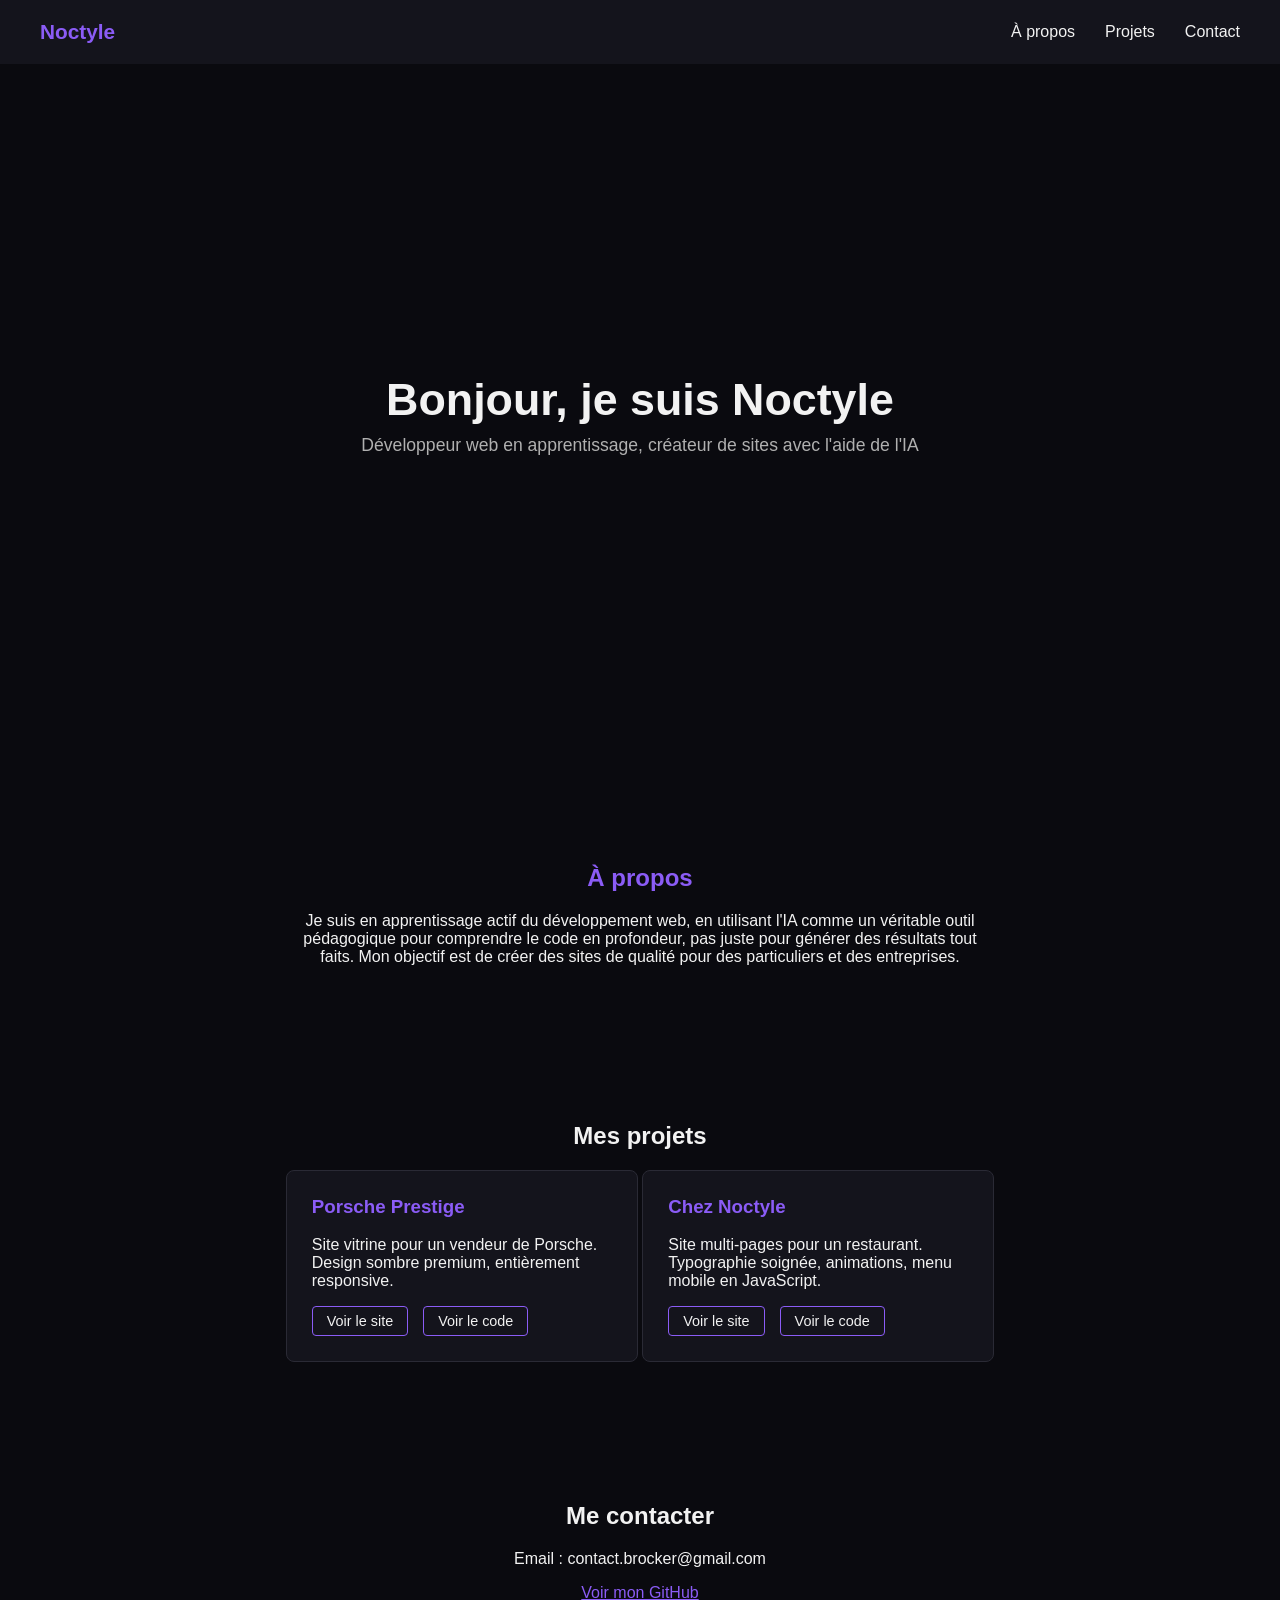
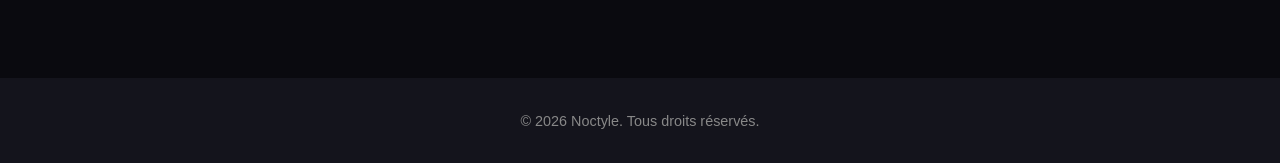
==== index.html @ 74908b3b "Ajout du projet Chez Noctyle" ====
<!DOCTYPE html>
<html lang="fr">
<head>
  <meta charset="UTF-8">
  <meta name="viewport" content="width=device-width, initial-scale=1.0">
  <title>Mon Portfolio</title>
  <link rel="stylesheet" href="style.css">
</head>
<body>

  <!-- Barre de navigation -->
  <nav>
    <div class="logo">Noctyle
    </div>
    <ul class="liens-nav">
      <li><a href="#a-propos">À propos</a></li>
      <li><a href="#projets">Projets</a></li>
      <li><a href="#contact">Contact</a></li>
    </ul>
  </nav>

  <!-- Section Hero -->
  <section class="hero">
    <h1>Bonjour, je suis Noctyle</h1>
    <p>Développeur web en apprentissage, créateur de sites avec l'aide de l'IA</p>
  </section>

  <!-- Section À propos -->
  <section class="a-propos" id="a-propos">
    <h2>À propos</h2>
    <p>Je suis en apprentissage actif du développement web, en utilisant l'IA comme un véritable outil pédagogique pour comprendre le code en profondeur, pas juste pour générer des résultats tout faits. Mon objectif est de créer des sites de qualité pour des particuliers et des entreprises.</p>
  </section>

  <!-- Section Projets -->
  <section class="projets" id="projets">
    <h2>Mes projets</h2>

    <div class="carte-projet">
      <h3>Porsche Prestige</h3>
      <p>Site vitrine pour un vendeur de Porsche. Design sombre premium, entièrement responsive.</p>
      <div class="liens-projet">
        <a href="https://n0ctyle.github.io/porsche-vitrine/" target="_blank">Voir le site</a>
        <a href="https://github.com/N0ctyle/porsche-vitrine" target="_blank">Voir le code</a>
      </div>
    </div>

        <div class="carte-projet">
      <h3>Chez Noctyle</h3>
      <p>Site multi-pages pour un restaurant. Typographie soignée, animations, menu mobile en JavaScript.</p>
      <div class="liens-projet">
        <a href="https://n0ctyle.github.io/chez-noctyle/" target="_blank">Voir le site</a>
        <a href="https://github.com/N0ctyle/chez-noctyle" target="_blank">Voir le code</a>
      </div>
    </div>
  </section>

  <!-- Section Contact -->
  <section class="contact" id="contact">
    <h2>Me contacter</h2>
    <p>Email : contact.brocker@gmail.com</p>
    <p><a href="https://github.com" target="_blank">Voir mon GitHub</a></p>
  </section>

  <!-- Footer -->
  <footer>
    <p>&copy; 2026 Noctyle. Tous droits réservés.</p>
  </footer>

</body>
</html>
---- style.css ----
/* Style général */
body {
  margin: 0;
  font-family: Arial, sans-serif;
  background-color: #0a0a0f;
  color: #f2f2f2;
}

/* Barre de navigation */
nav {
  display: flex;
  justify-content: space-between;
  align-items: center;
  padding: 20px 40px;
  background-color: #14141c;
  position: sticky;
  top: 0;
}

.logo {
  font-weight: bold;
  font-size: 1.3rem;
  color: #8b5cf6;
}

.liens-nav {
  list-style: none;
  display: flex;
  gap: 30px;
  margin: 0;
  padding: 0;
}

.liens-nav a {
  color: #f2f2f2;
  text-decoration: none;
}

.liens-nav a:hover {
  color: #8b5cf6;
}

/* Section Hero */
.hero {
  height: 80vh;
  display: flex;
  flex-direction: column;
  justify-content: center;
  align-items: center;
  text-align: center;
}

.hero h1 {
  font-size: 2.8rem;
  margin: 0;
}

.hero p {
  font-size: 1.1rem;
  color: #b0b0b0;
  margin-top: 10px;
}

/* Section À propos */
.a-propos {
  padding: 60px 40px;
  max-width: 700px;
  margin: 0 auto;
  text-align: center;
}

.a-propos h2 {
  color: #8b5cf6;
}

/* Section Projets */
.projets {
  padding: 60px 40px;
  text-align: center;
}

.carte-projet {
  display: inline-block;
  width: 300px;
  padding: 25px;
  background-color: #14141c;
  border-radius: 8px;
  border: 1px solid #2a2a35;
  vertical-align: top;
  text-align: left;
}

.carte-projet h3 {
  color: #8b5cf6;
  margin-top: 0;
}

.liens-projet {
  margin-top: 15px;
  display: flex;
  gap: 15px;
}

.liens-projet a {
  color: #f2f2f2;
  text-decoration: none;
  border: 1px solid #8b5cf6;
  padding: 6px 14px;
  border-radius: 4px;
  font-size: 0.9rem;
}

.liens-projet a:hover {
  background-color: #8b5cf6;
}

/* Section Contact */
.contact {
  padding: 60px 40px;
  text-align: center;
}

.contact a {
  color: #8b5cf6;
}

/* Footer */
footer {
  text-align: center;
  padding: 20px;
  background-color: #14141c;
  color: #888888;
  font-size: 0.9rem;
}
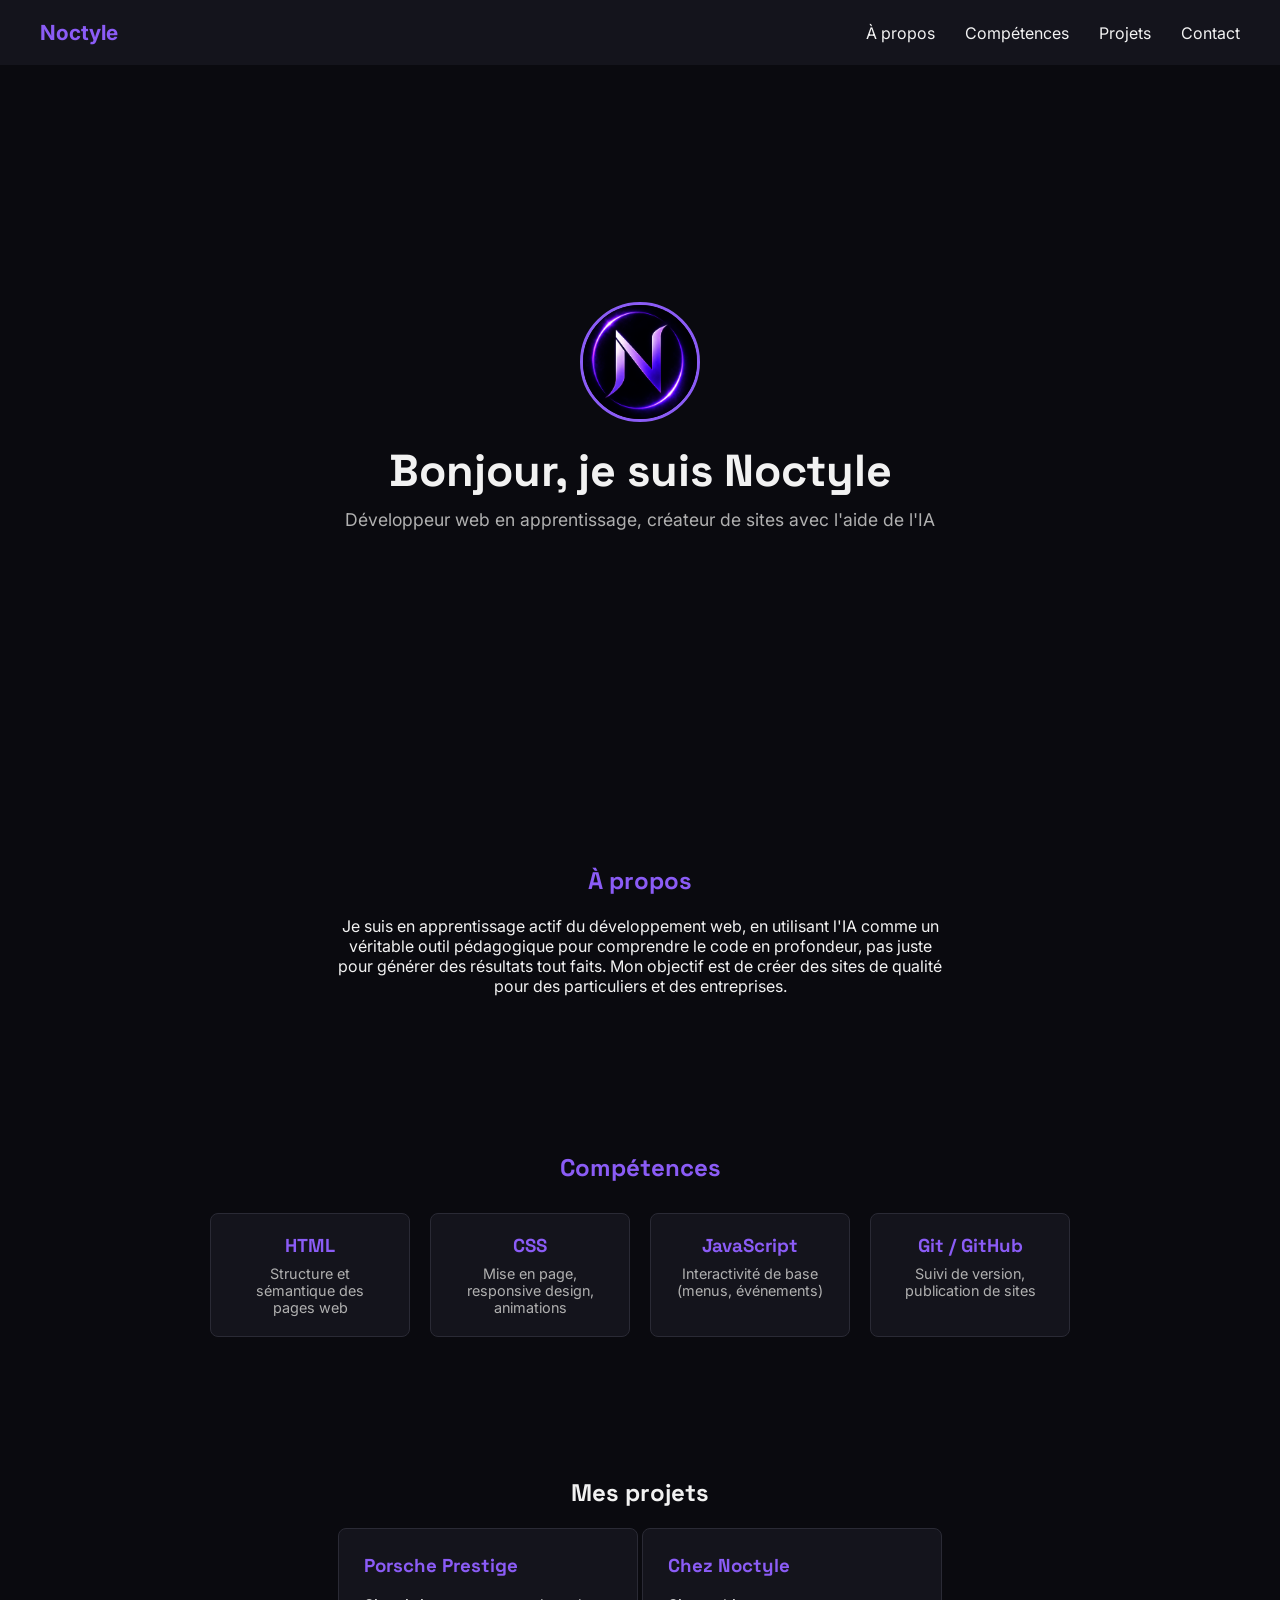
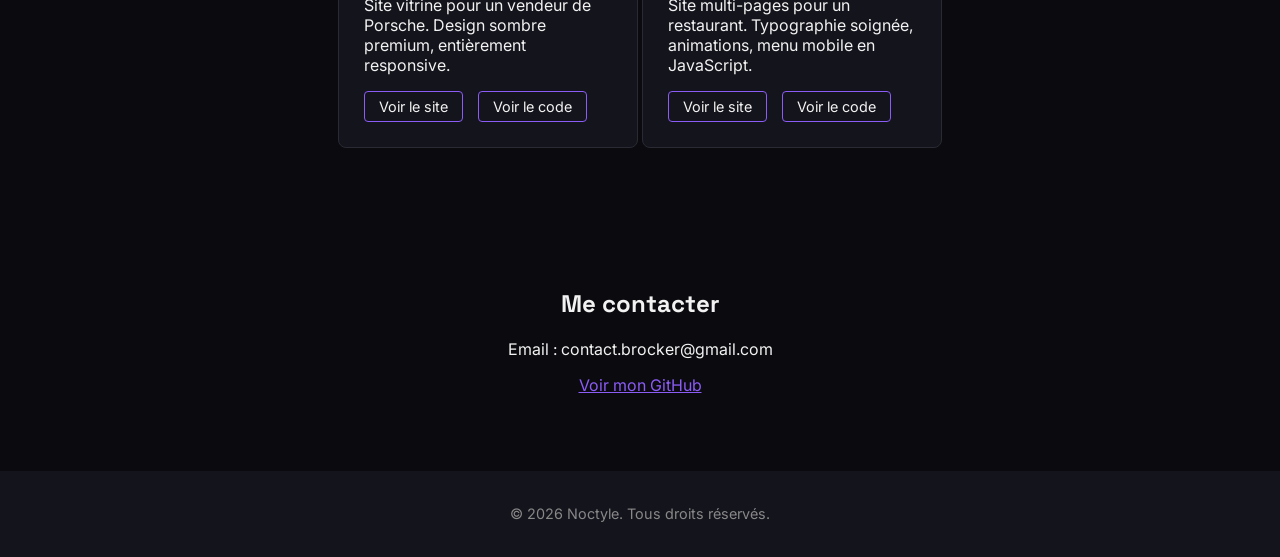
==== commit 05c9f37f: "Ajout avatar personnalisé" ====
--- a/index.html
+++ b/index.html
@@ -4,16 +4,18 @@
   <meta charset="UTF-8">
   <meta name="viewport" content="width=device-width, initial-scale=1.0">
   <title>Mon Portfolio</title>
+  <link rel="preconnect" href="https://fonts.googleapis.com">
+  <link href="https://fonts.googleapis.com/css2?family=Space+Grotesk:wght@500;700&family=Inter:wght@300;400&display=swap" rel="stylesheet">
   <link rel="stylesheet" href="style.css">
 </head>
 <body>
 
   <!-- Barre de navigation -->
   <nav>
-    <div class="logo">Noctyle
-    </div>
+    <div class="logo">Noctyle</div>
     <ul class="liens-nav">
       <li><a href="#a-propos">À propos</a></li>
+      <li><a href="#competences">Compétences</a></li>
       <li><a href="#projets">Projets</a></li>
       <li><a href="#contact">Contact</a></li>
     </ul>
@@ -21,6 +23,7 @@
 
   <!-- Section Hero -->
   <section class="hero">
+    <img src="images/avatar.png" alt="Avatar Noctyle" class="avatar">
     <h1>Bonjour, je suis Noctyle</h1>
     <p>Développeur web en apprentissage, créateur de sites avec l'aide de l'IA</p>
   </section>
@@ -29,6 +32,29 @@
   <section class="a-propos" id="a-propos">
     <h2>À propos</h2>
     <p>Je suis en apprentissage actif du développement web, en utilisant l'IA comme un véritable outil pédagogique pour comprendre le code en profondeur, pas juste pour générer des résultats tout faits. Mon objectif est de créer des sites de qualité pour des particuliers et des entreprises.</p>
+  </section>
+
+  <!-- Section Compétences -->
+  <section class="competences" id="competences">
+    <h2>Compétences</h2>
+    <div class="grille-competences">
+      <div class="carte-competence">
+        <h3>HTML</h3>
+        <p>Structure et sémantique des pages web</p>
+      </div>
+      <div class="carte-competence">
+        <h3>CSS</h3>
+        <p>Mise en page, responsive design, animations</p>
+      </div>
+      <div class="carte-competence">
+        <h3>JavaScript</h3>
+        <p>Interactivité de base (menus, événements)</p>
+      </div>
+      <div class="carte-competence">
+        <h3>Git / GitHub</h3>
+        <p>Suivi de version, publication de sites</p>
+      </div>
+    </div>
   </section>
 
   <!-- Section Projets -->
@@ -44,7 +70,7 @@
       </div>
     </div>
 
-        <div class="carte-projet">
+    <div class="carte-projet">
       <h3>Chez Noctyle</h3>
       <p>Site multi-pages pour un restaurant. Typographie soignée, animations, menu mobile en JavaScript.</p>
       <div class="liens-projet">
@@ -58,7 +84,7 @@
   <section class="contact" id="contact">
     <h2>Me contacter</h2>
     <p>Email : contact.brocker@gmail.com</p>
-    <p><a href="https://github.com" target="_blank">Voir mon GitHub</a></p>
+    <p><a href="https://github.com/N0ctyle" target="_blank">Voir mon GitHub</a></p>
   </section>
 
   <!-- Footer -->
--- a/style.css
+++ b/style.css
@@ -1,9 +1,17 @@
 /* Style général */
+* {
+  box-sizing: border-box;
+}
+
 body {
   margin: 0;
-  font-family: Arial, sans-serif;
+  font-family: 'Inter', sans-serif;
   background-color: #0a0a0f;
   color: #f2f2f2;
+}
+
+h1, h2, h3 {
+  font-family: 'Space Grotesk', sans-serif;
 }
 
 /* Barre de navigation */
@@ -34,6 +42,7 @@
 .liens-nav a {
   color: #f2f2f2;
   text-decoration: none;
+  transition: color 0.3s ease;
 }
 
 .liens-nav a:hover {
@@ -48,6 +57,14 @@
   justify-content: center;
   align-items: center;
   text-align: center;
+}
+
+.avatar {
+  width: 120px;
+  height: 120px;
+  border-radius: 50%;
+  margin-bottom: 20px;
+  border: 3px solid #8b5cf6;
 }
 
 .hero h1 {
@@ -73,6 +90,49 @@
   color: #8b5cf6;
 }
 
+/* Section Compétences */
+.competences {
+  padding: 60px 40px;
+  text-align: center;
+}
+
+.competences h2 {
+  color: #8b5cf6;
+  margin-bottom: 30px;
+}
+
+.grille-competences {
+  display: flex;
+  flex-wrap: wrap;
+  justify-content: center;
+  gap: 20px;
+}
+
+.carte-competence {
+  background-color: #14141c;
+  border: 1px solid #2a2a35;
+  border-radius: 8px;
+  padding: 20px 25px;
+  width: 200px;
+  transition: transform 0.2s ease, border-color 0.3s ease;
+}
+
+.carte-competence:hover {
+  transform: translateY(-5px);
+  border-color: #8b5cf6;
+}
+
+.carte-competence h3 {
+  color: #8b5cf6;
+  margin: 0 0 8px 0;
+}
+
+.carte-competence p {
+  font-size: 0.9rem;
+  color: #b0b0b0;
+  margin: 0;
+}
+
 /* Section Projets */
 .projets {
   padding: 60px 40px;
@@ -88,6 +148,12 @@
   border: 1px solid #2a2a35;
   vertical-align: top;
   text-align: left;
+  transition: transform 0.2s ease, border-color 0.3s ease;
+}
+
+.carte-projet:hover {
+  transform: translateY(-5px);
+  border-color: #8b5cf6;
 }
 
 .carte-projet h3 {
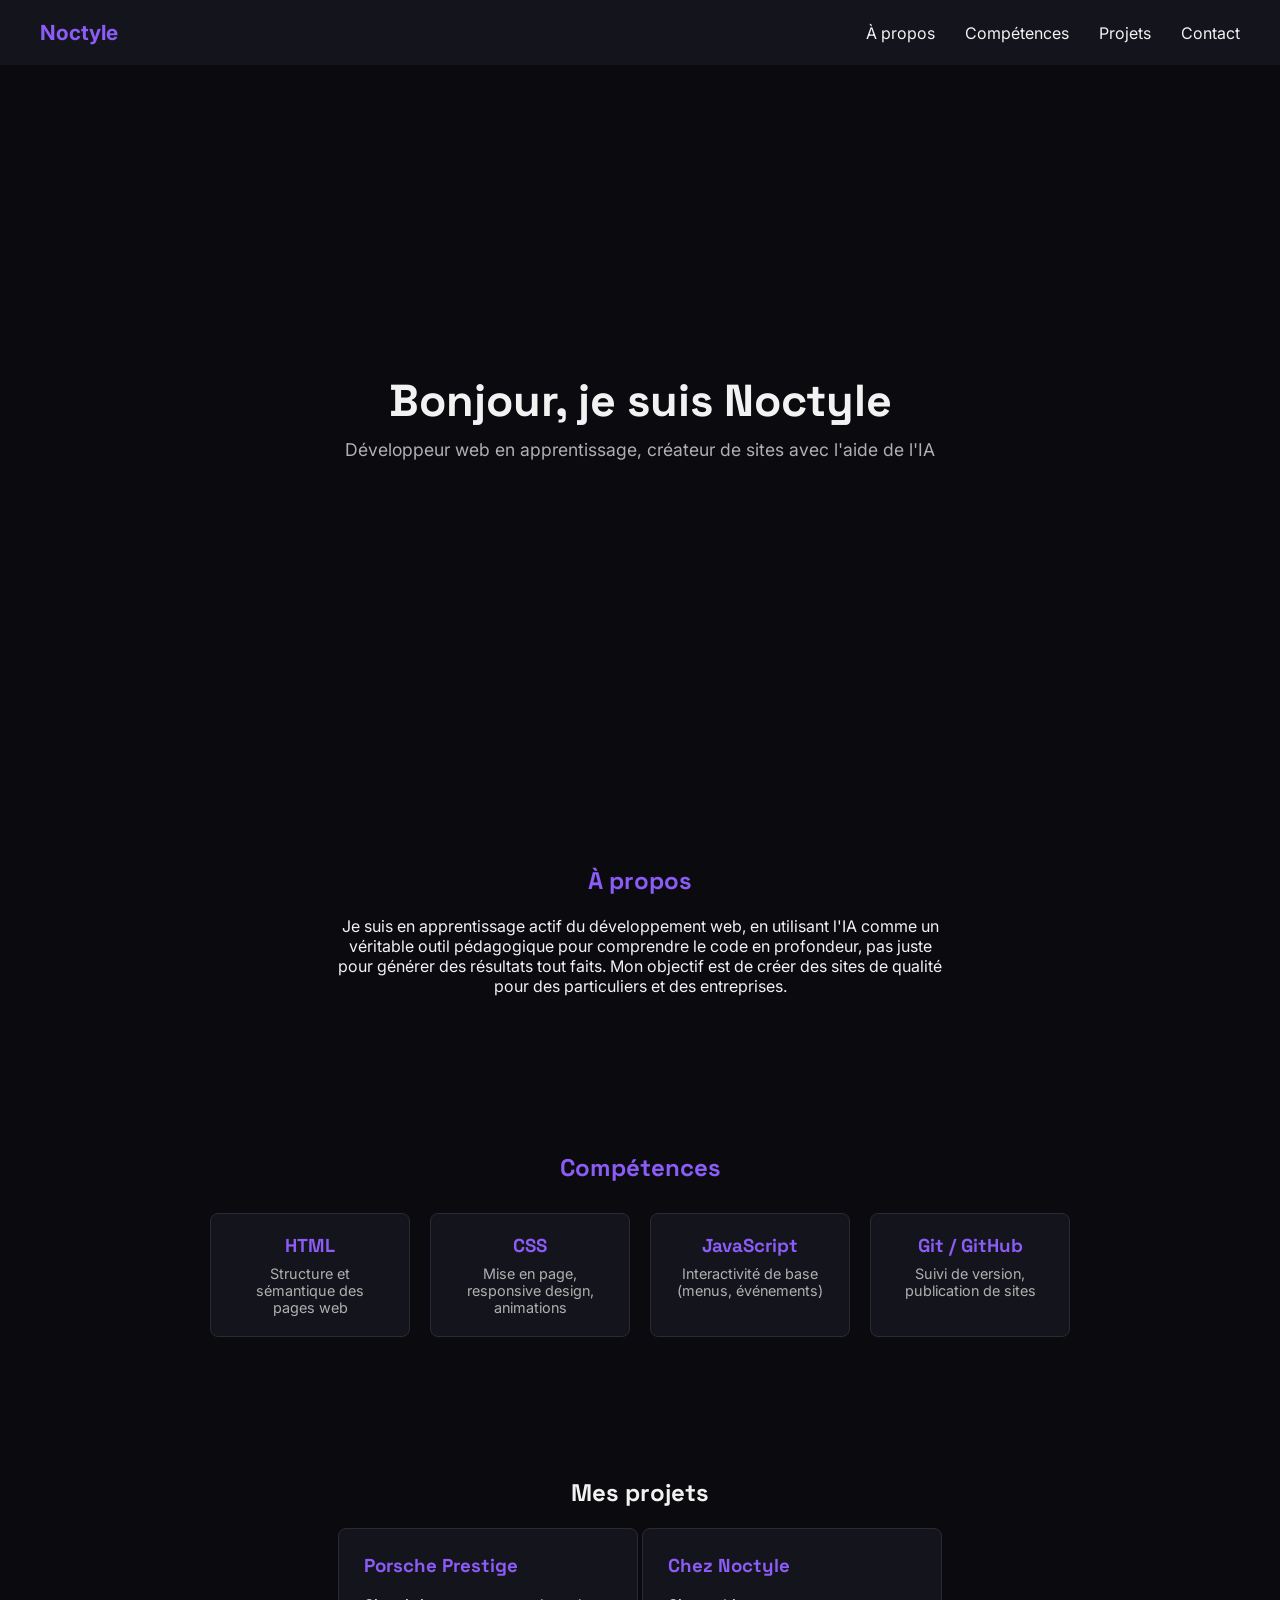
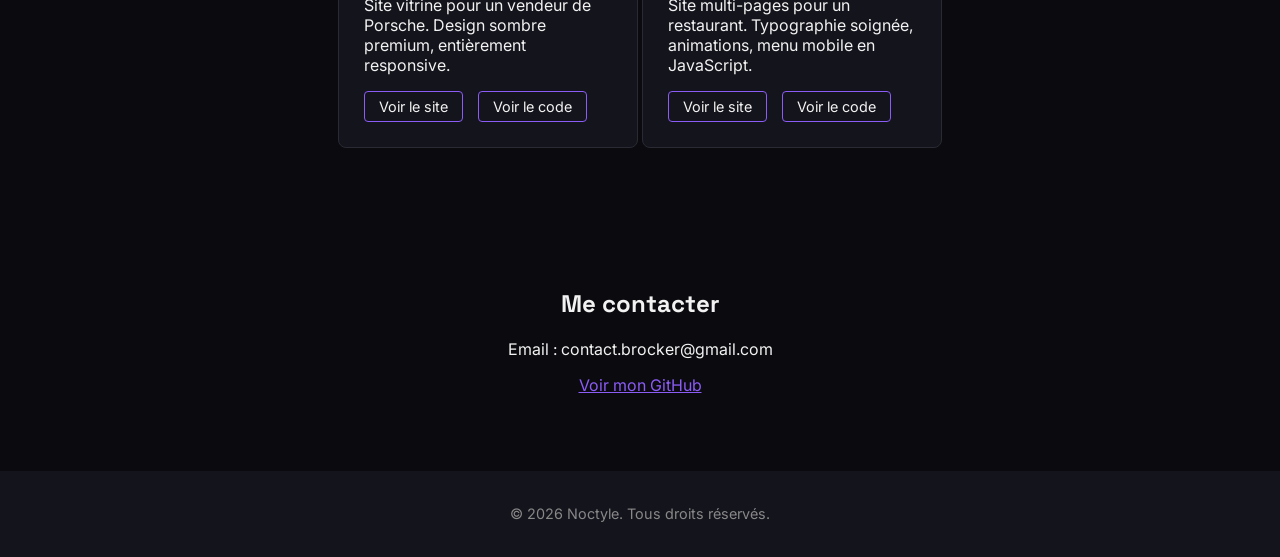
==== commit fc592037: "Retrait de l'avatar" ====
--- a/index.html
+++ b/index.html
@@ -23,7 +23,6 @@
 
   <!-- Section Hero -->
   <section class="hero">
-    <img src="images/avatar.png" alt="Avatar Noctyle" class="avatar">
     <h1>Bonjour, je suis Noctyle</h1>
     <p>Développeur web en apprentissage, créateur de sites avec l'aide de l'IA</p>
   </section>
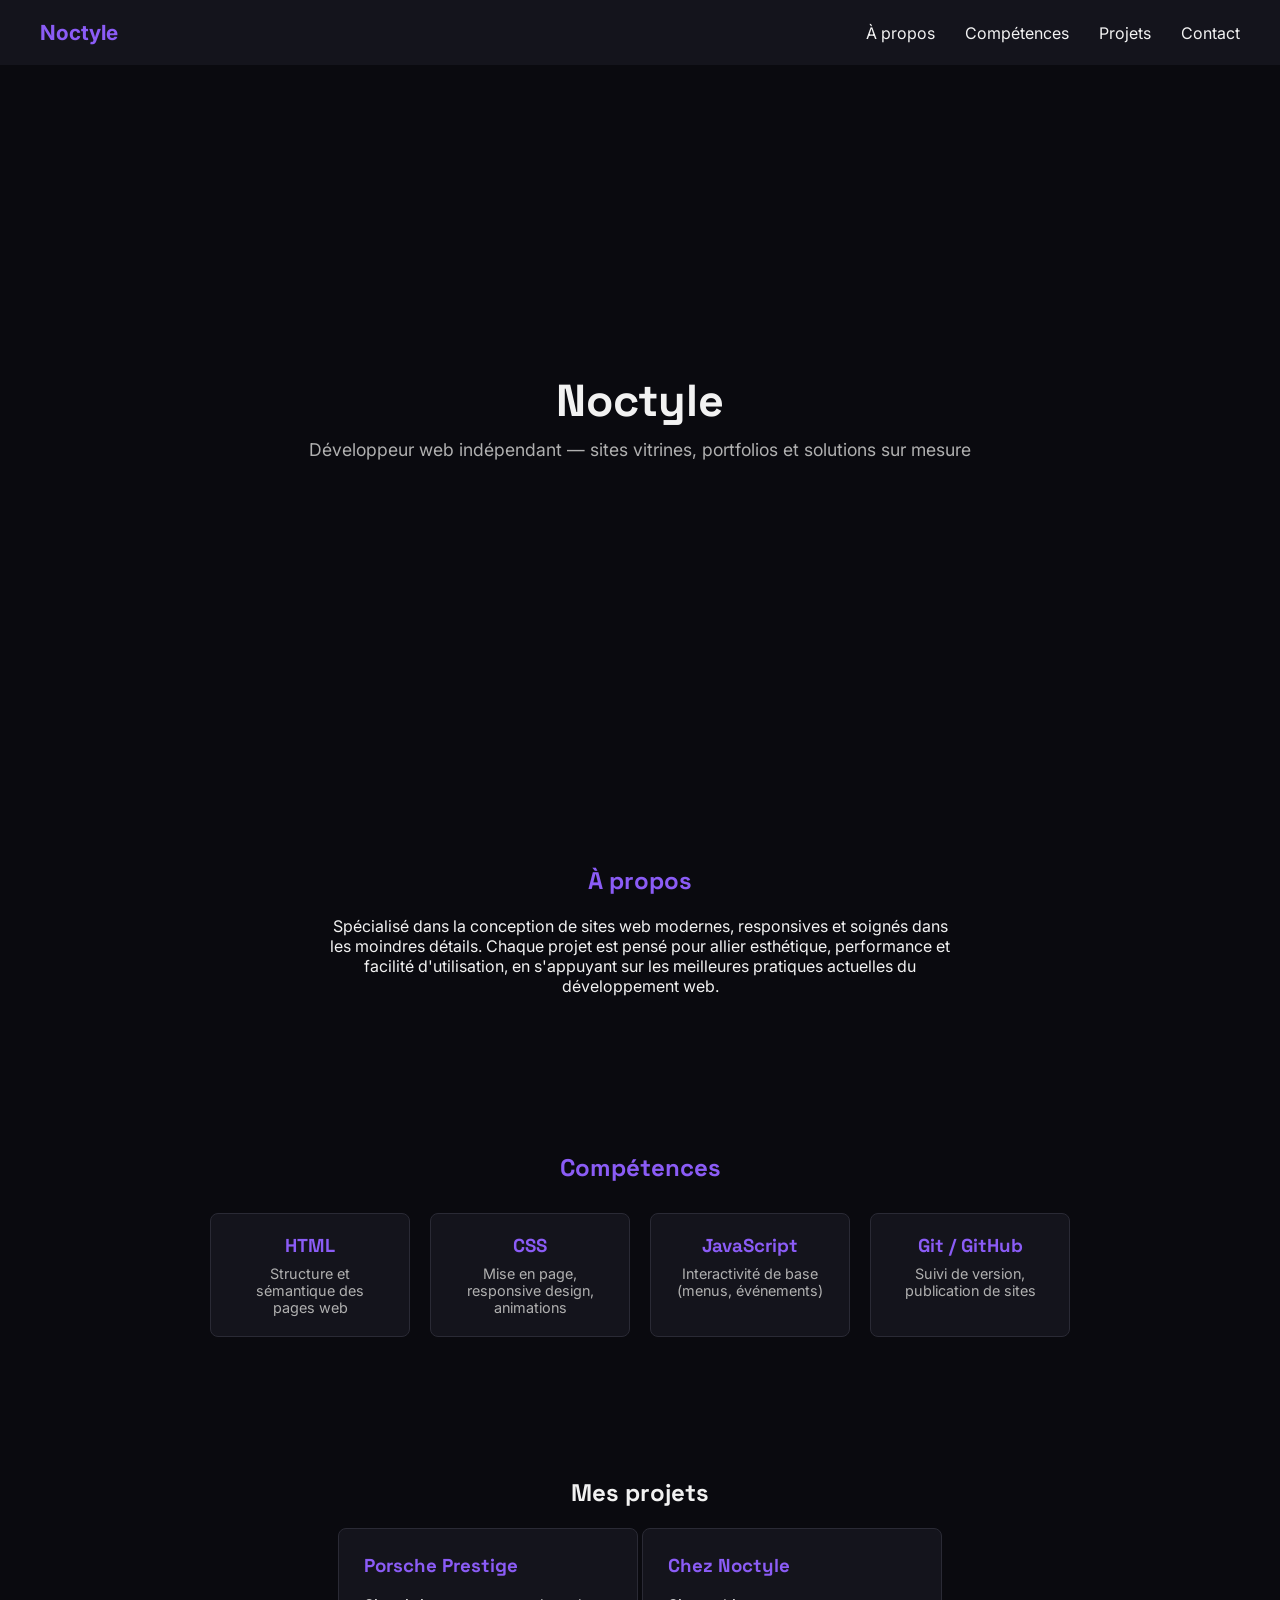
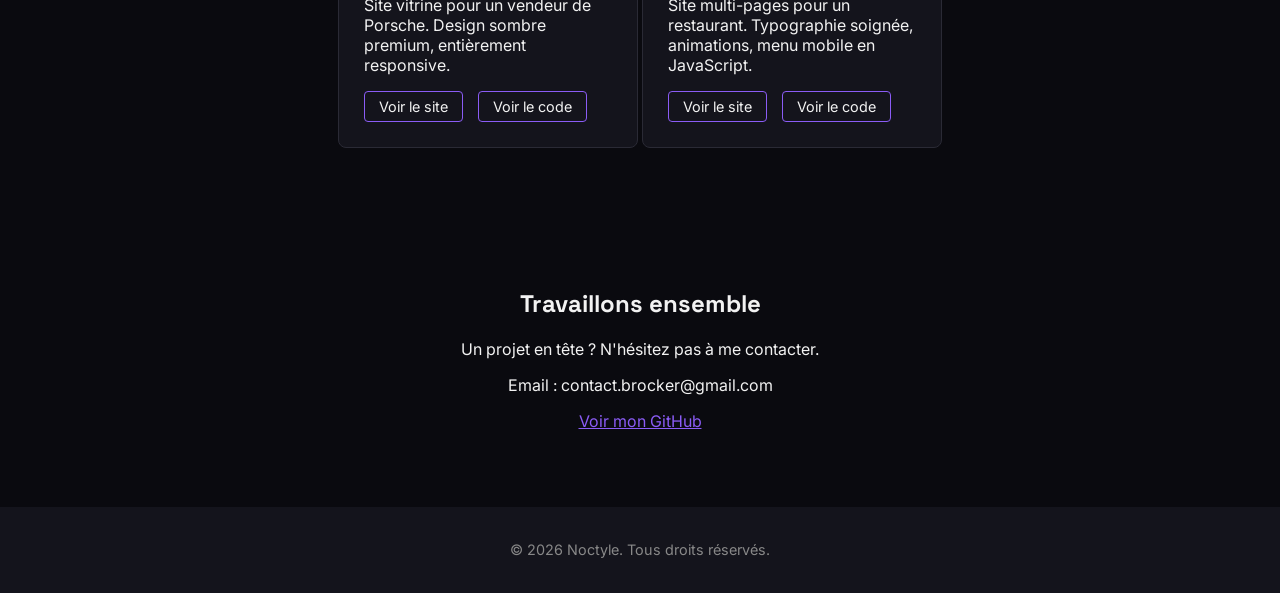
==== commit 2b9c6e25: "Titre et textes plus professionnels" ====
--- a/index.html
+++ b/index.html
@@ -3,7 +3,7 @@
 <head>
   <meta charset="UTF-8">
   <meta name="viewport" content="width=device-width, initial-scale=1.0">
-  <title>Mon Portfolio</title>
+  <title>Noctyle | Développeur Web</title>
   <link rel="preconnect" href="https://fonts.googleapis.com">
   <link href="https://fonts.googleapis.com/css2?family=Space+Grotesk:wght@500;700&family=Inter:wght@300;400&display=swap" rel="stylesheet">
   <link rel="stylesheet" href="style.css">
@@ -23,18 +23,18 @@
 
   <!-- Section Hero -->
   <section class="hero">
-    <h1>Bonjour, je suis Noctyle</h1>
-    <p>Développeur web en apprentissage, créateur de sites avec l'aide de l'IA</p>
+    <h1>Noctyle</h1>
+    <p>Développeur web indépendant — sites vitrines, portfolios et solutions sur mesure</p>
   </section>
 
   <!-- Section À propos -->
-  <section class="a-propos" id="a-propos">
+  <section class="a-propos reveal" id="a-propos">
     <h2>À propos</h2>
-    <p>Je suis en apprentissage actif du développement web, en utilisant l'IA comme un véritable outil pédagogique pour comprendre le code en profondeur, pas juste pour générer des résultats tout faits. Mon objectif est de créer des sites de qualité pour des particuliers et des entreprises.</p>
+    <p>Spécialisé dans la conception de sites web modernes, responsives et soignés dans les moindres détails. Chaque projet est pensé pour allier esthétique, performance et facilité d'utilisation, en s'appuyant sur les meilleures pratiques actuelles du développement web.</p>
   </section>
 
   <!-- Section Compétences -->
-  <section class="competences" id="competences">
+  <section class="competences reveal" id="competences">
     <h2>Compétences</h2>
     <div class="grille-competences">
       <div class="carte-competence">
@@ -57,7 +57,7 @@
   </section>
 
   <!-- Section Projets -->
-  <section class="projets" id="projets">
+  <section class="projets reveal" id="projets">
     <h2>Mes projets</h2>
 
     <div class="carte-projet">
@@ -80,8 +80,9 @@
   </section>
 
   <!-- Section Contact -->
-  <section class="contact" id="contact">
-    <h2>Me contacter</h2>
+  <section class="contact reveal" id="contact">
+    <h2>Travaillons ensemble</h2>
+    <p>Un projet en tête ? N'hésitez pas à me contacter.</p>
     <p>Email : contact.brocker@gmail.com</p>
     <p><a href="https://github.com/N0ctyle" target="_blank">Voir mon GitHub</a></p>
   </section>
@@ -91,5 +92,9 @@
     <p>&copy; 2026 Noctyle. Tous droits réservés.</p>
   </footer>
 
+  <!-- Bouton retour en haut -->
+  <button id="retour-haut" class="retour-haut" aria-label="Retour en haut">↑</button>
+
+  <script src="script.js"></script>
 </body>
 </html>
--- a/style.css
+++ b/style.css
@@ -23,6 +23,7 @@
   background-color: #14141c;
   position: sticky;
   top: 0;
+  z-index: 100;
 }
 
 .logo {
@@ -197,4 +198,80 @@
   background-color: #14141c;
   color: #888888;
   font-size: 0.9rem;
+}
+
+/* Adaptations pour mobile/tablette */
+@media (max-width: 768px) {
+  nav {
+    flex-direction: column;
+    gap: 15px;
+    padding: 15px 20px;
+  }
+
+  .liens-nav {
+    gap: 15px;
+    flex-wrap: wrap;
+    justify-content: center;
+  }
+
+  .hero h1 {
+    font-size: 2rem;
+  }
+
+  .hero p {
+    font-size: 1rem;
+  }
+
+  .carte-competence {
+    width: 90%;
+    margin: 0 auto;
+  }
+
+  .carte-projet {
+    display: block;
+    width: 90%;
+    margin: 15px auto;
+  }
+}
+
+/* Animation d'apparition au scroll */
+.reveal {
+  opacity: 0;
+  transform: translateY(30px);
+  transition: opacity 0.6s ease, transform 0.6s ease;
+}
+
+.reveal.visible {
+  opacity: 1;
+  transform: translateY(0);
+}
+
+/* Bouton retour en haut */
+.retour-haut {
+  position: fixed;
+  bottom: 30px;
+  right: 30px;
+  width: 45px;
+  height: 45px;
+  border-radius: 50%;
+  background-color: #8b5cf6;
+  color: white;
+  border: none;
+  font-size: 1.3rem;
+  cursor: pointer;
+  opacity: 0;
+  pointer-events: none;
+  transition: opacity 0.3s ease, transform 0.2s ease, background-color 0.3s ease, box-shadow 0.3s ease;
+  z-index: 100;
+}
+
+.retour-haut.visible {
+  opacity: 1;
+  pointer-events: auto;
+}
+
+.retour-haut:hover {
+  transform: scale(1.1) rotate(-10deg);
+  background-color: #9d5cf5;
+  box-shadow: 0 0 15px rgba(139, 92, 246, 0.6);
 }
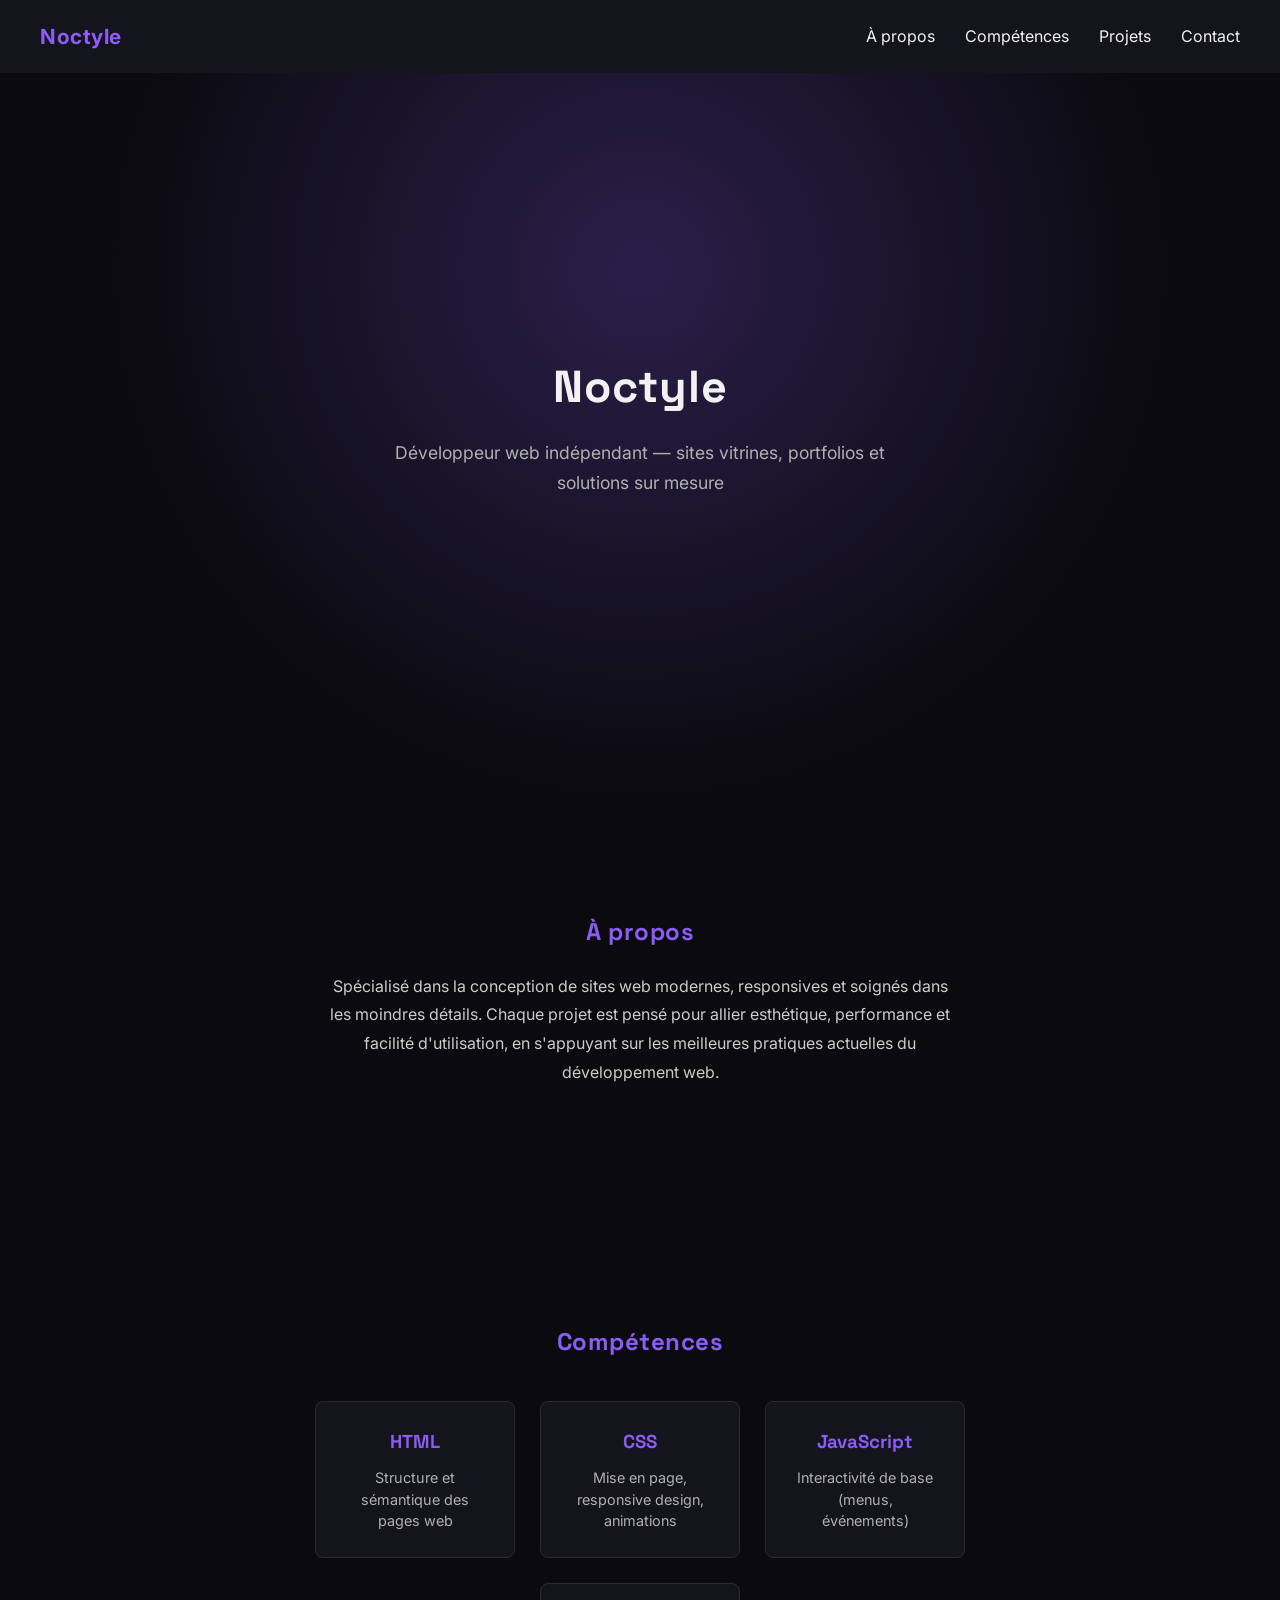
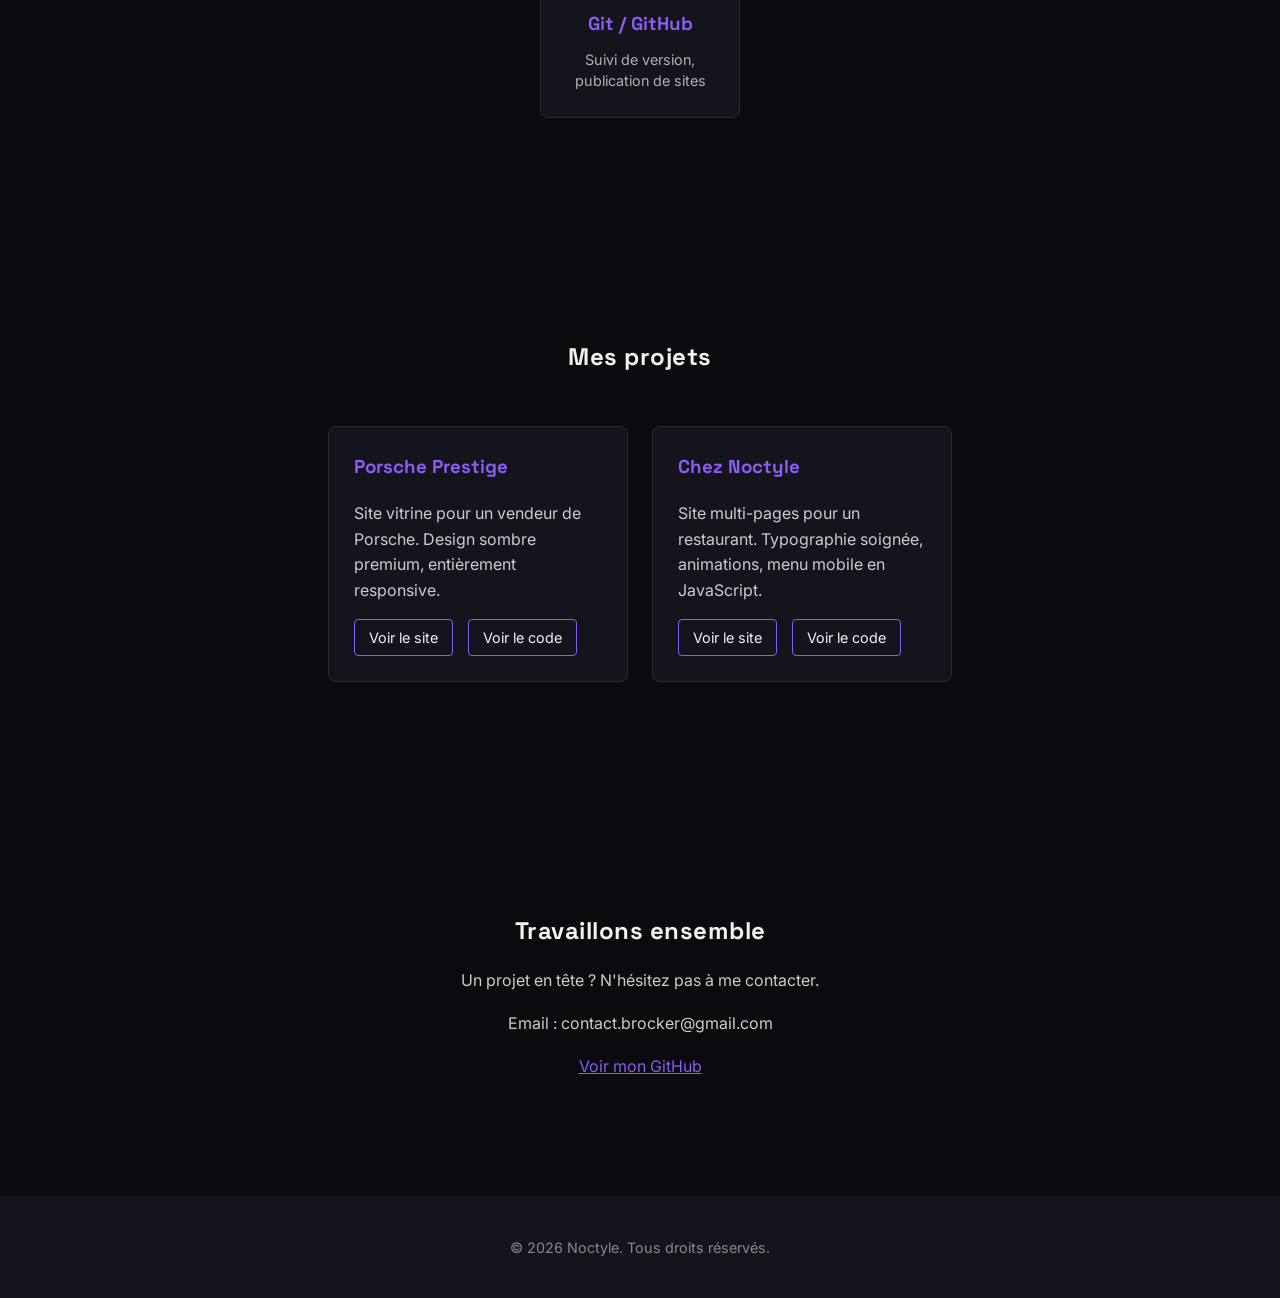
==== commit 78de6697: "Amélioration de la mise en page et des espacements" ====
--- a/index.html
+++ b/index.html
@@ -10,10 +10,14 @@
 </head>
 <body>
 
+  <!-- Barre de progression de lecture -->
+  <div class="barre-progression" id="barre-progression"></div>
+
   <!-- Barre de navigation -->
   <nav>
     <div class="logo">Noctyle</div>
-    <ul class="liens-nav">
+    <button class="menu-burger" id="menu-burger">☰</button>
+    <ul class="liens-nav" id="liens-nav">
       <li><a href="#a-propos">À propos</a></li>
       <li><a href="#competences">Compétences</a></li>
       <li><a href="#projets">Projets</a></li>
--- a/style.css
+++ b/style.css
@@ -1,4 +1,8 @@
 /* Style général */
+html {
+  scroll-behavior: smooth;
+}
+
 * {
   box-sizing: border-box;
 }
@@ -8,10 +12,23 @@
   font-family: 'Inter', sans-serif;
   background-color: #0a0a0f;
   color: #f2f2f2;
+  line-height: 1.6;
 }
 
 h1, h2, h3 {
   font-family: 'Space Grotesk', sans-serif;
+}
+
+/* Barre de progression de lecture */
+.barre-progression {
+  position: fixed;
+  top: 0;
+  left: 0;
+  height: 4px;
+  width: 0%;
+  background-color: #8b5cf6;
+  z-index: 200;
+  transition: width 0.1s ease;
 }
 
 /* Barre de navigation */
@@ -30,6 +47,16 @@
   font-weight: bold;
   font-size: 1.3rem;
   color: #8b5cf6;
+  letter-spacing: 0.5px;
+}
+
+.menu-burger {
+  display: none;
+  background: none;
+  border: none;
+  color: #f2f2f2;
+  font-size: 1.5rem;
+  cursor: pointer;
 }
 
 .liens-nav {
@@ -43,7 +70,7 @@
 .liens-nav a {
   color: #f2f2f2;
   text-decoration: none;
-  transition: color 0.3s ease;
+  transition: color 0.3s cubic-bezier(0.4, 0, 0.2, 1);
 }
 
 .liens-nav a:hover {
@@ -58,6 +85,11 @@
   justify-content: center;
   align-items: center;
   text-align: center;
+  position: relative;
+  overflow: hidden;
+  background: radial-gradient(circle at 50% 30%, rgba(139, 92, 246, 0.25), transparent 60%);
+  background-attachment: fixed;
+  padding: 0 20px;
 }
 
 .avatar {
@@ -71,17 +103,20 @@
 .hero h1 {
   font-size: 2.8rem;
   margin: 0;
+  letter-spacing: 1px;
 }
 
 .hero p {
   font-size: 1.1rem;
   color: #b0b0b0;
-  margin-top: 10px;
+  margin-top: 15px;
+  max-width: 500px;
+  line-height: 1.7;
 }
 
 /* Section À propos */
 .a-propos {
-  padding: 60px 40px;
+  padding: 100px 40px;
   max-width: 700px;
   margin: 0 auto;
   text-align: center;
@@ -89,33 +124,43 @@
 
 .a-propos h2 {
   color: #8b5cf6;
+  letter-spacing: 0.5px;
+  margin-bottom: 20px;
+}
+
+.a-propos p {
+  line-height: 1.8;
+  color: #cccccc;
 }
 
 /* Section Compétences */
 .competences {
-  padding: 60px 40px;
+  padding: 100px 40px;
+  max-width: 900px;
+  margin: 0 auto;
   text-align: center;
 }
 
 .competences h2 {
   color: #8b5cf6;
-  margin-bottom: 30px;
+  letter-spacing: 0.5px;
+  margin-bottom: 40px;
 }
 
 .grille-competences {
   display: flex;
   flex-wrap: wrap;
   justify-content: center;
-  gap: 20px;
+  gap: 25px;
 }
 
 .carte-competence {
   background-color: #14141c;
   border: 1px solid #2a2a35;
   border-radius: 8px;
-  padding: 20px 25px;
+  padding: 25px 30px;
   width: 200px;
-  transition: transform 0.2s ease, border-color 0.3s ease;
+  transition: transform 0.2s cubic-bezier(0.4, 0, 0.2, 1), border-color 0.3s cubic-bezier(0.4, 0, 0.2, 1);
 }
 
 .carte-competence:hover {
@@ -125,19 +170,27 @@
 
 .carte-competence h3 {
   color: #8b5cf6;
-  margin: 0 0 8px 0;
+  margin: 0 0 10px 0;
 }
 
 .carte-competence p {
   font-size: 0.9rem;
   color: #b0b0b0;
   margin: 0;
+  line-height: 1.5;
 }
 
 /* Section Projets */
 .projets {
-  padding: 60px 40px;
-  text-align: center;
+  padding: 100px 40px;
+  max-width: 900px;
+  margin: 0 auto;
+  text-align: center;
+}
+
+.projets h2 {
+  letter-spacing: 0.5px;
+  margin-bottom: 40px;
 }
 
 .carte-projet {
@@ -149,7 +202,8 @@
   border: 1px solid #2a2a35;
   vertical-align: top;
   text-align: left;
-  transition: transform 0.2s ease, border-color 0.3s ease;
+  transition: transform 0.2s cubic-bezier(0.4, 0, 0.2, 1), border-color 0.3s cubic-bezier(0.4, 0, 0.2, 1);
+  margin: 10px;
 }
 
 .carte-projet:hover {
@@ -160,6 +214,11 @@
 .carte-projet h3 {
   color: #8b5cf6;
   margin-top: 0;
+}
+
+.carte-projet p {
+  line-height: 1.6;
+  color: #cccccc;
 }
 
 .liens-projet {
@@ -175,6 +234,7 @@
   padding: 6px 14px;
   border-radius: 4px;
   font-size: 0.9rem;
+  transition: background-color 0.3s cubic-bezier(0.4, 0, 0.2, 1);
 }
 
 .liens-projet a:hover {
@@ -183,8 +243,20 @@
 
 /* Section Contact */
 .contact {
-  padding: 60px 40px;
-  text-align: center;
+  padding: 100px 40px;
+  max-width: 700px;
+  margin: 0 auto;
+  text-align: center;
+}
+
+.contact h2 {
+  letter-spacing: 0.5px;
+  margin-bottom: 15px;
+}
+
+.contact p {
+  color: #cccccc;
+  line-height: 1.7;
 }
 
 .contact a {
@@ -194,7 +266,7 @@
 /* Footer */
 footer {
   text-align: center;
-  padding: 20px;
+  padding: 25px;
   background-color: #14141c;
   color: #888888;
   font-size: 0.9rem;
@@ -202,16 +274,25 @@
 
 /* Adaptations pour mobile/tablette */
 @media (max-width: 768px) {
-  nav {
+  .menu-burger {
+    display: block;
+  }
+
+  .liens-nav {
+    display: none;
     flex-direction: column;
+    position: absolute;
+    top: 70px;
+    right: 20px;
+    background-color: #14141c;
+    width: 200px;
+    padding: 20px;
+    border-radius: 8px;
     gap: 15px;
-    padding: 15px 20px;
-  }
-
-  .liens-nav {
-    gap: 15px;
-    flex-wrap: wrap;
-    justify-content: center;
+  }
+
+  .liens-nav.actif {
+    display: flex;
   }
 
   .hero h1 {
@@ -220,6 +301,10 @@
 
   .hero p {
     font-size: 1rem;
+  }
+
+  .a-propos, .competences, .projets, .contact {
+    padding: 70px 25px;
   }
 
   .carte-competence {
@@ -238,7 +323,7 @@
 .reveal {
   opacity: 0;
   transform: translateY(30px);
-  transition: opacity 0.6s ease, transform 0.6s ease;
+  transition: opacity 0.6s cubic-bezier(0.4, 0, 0.2, 1), transform 0.6s cubic-bezier(0.4, 0, 0.2, 1);
 }
 
 .reveal.visible {
@@ -261,7 +346,7 @@
   cursor: pointer;
   opacity: 0;
   pointer-events: none;
-  transition: opacity 0.3s ease, transform 0.2s ease, background-color 0.3s ease, box-shadow 0.3s ease;
+  transition: opacity 0.3s ease, transform 0.2s cubic-bezier(0.4, 0, 0.2, 1), background-color 0.3s cubic-bezier(0.4, 0, 0.2, 1), box-shadow 0.3s ease;
   z-index: 100;
 }
 
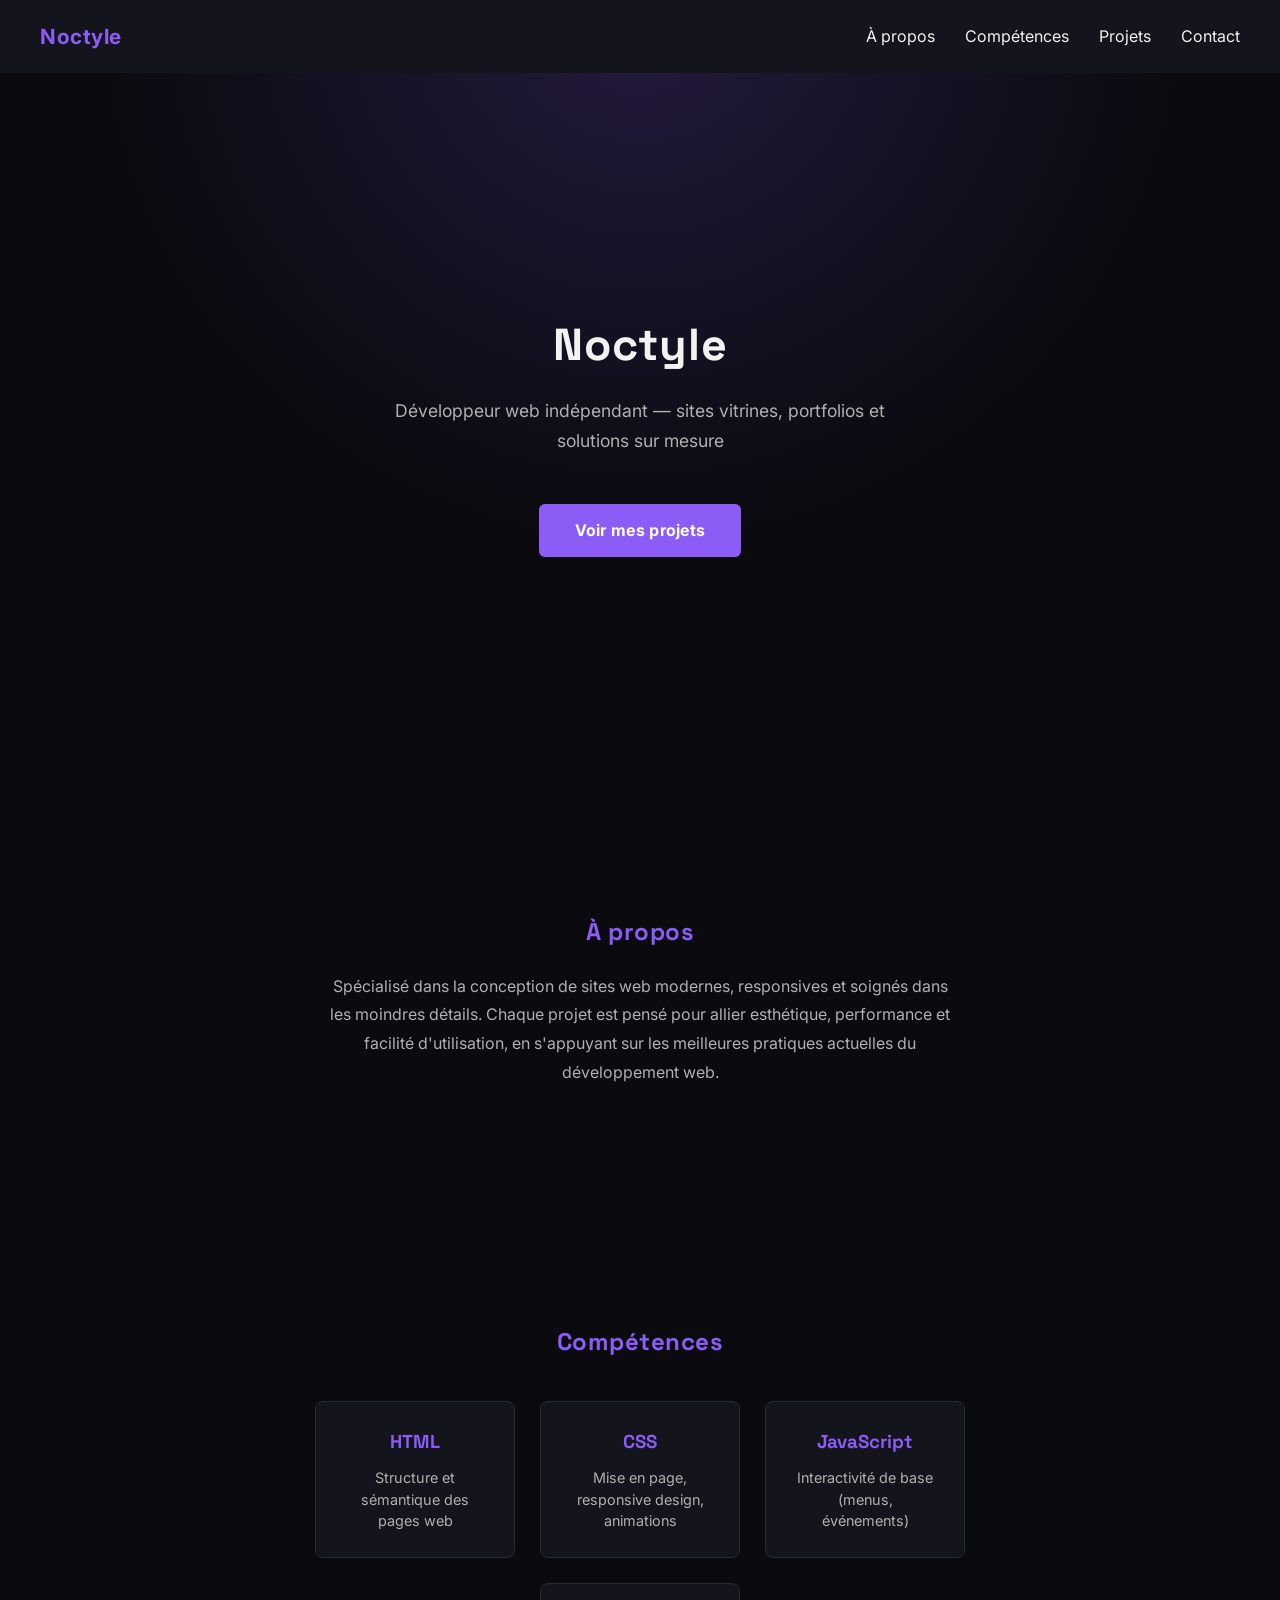
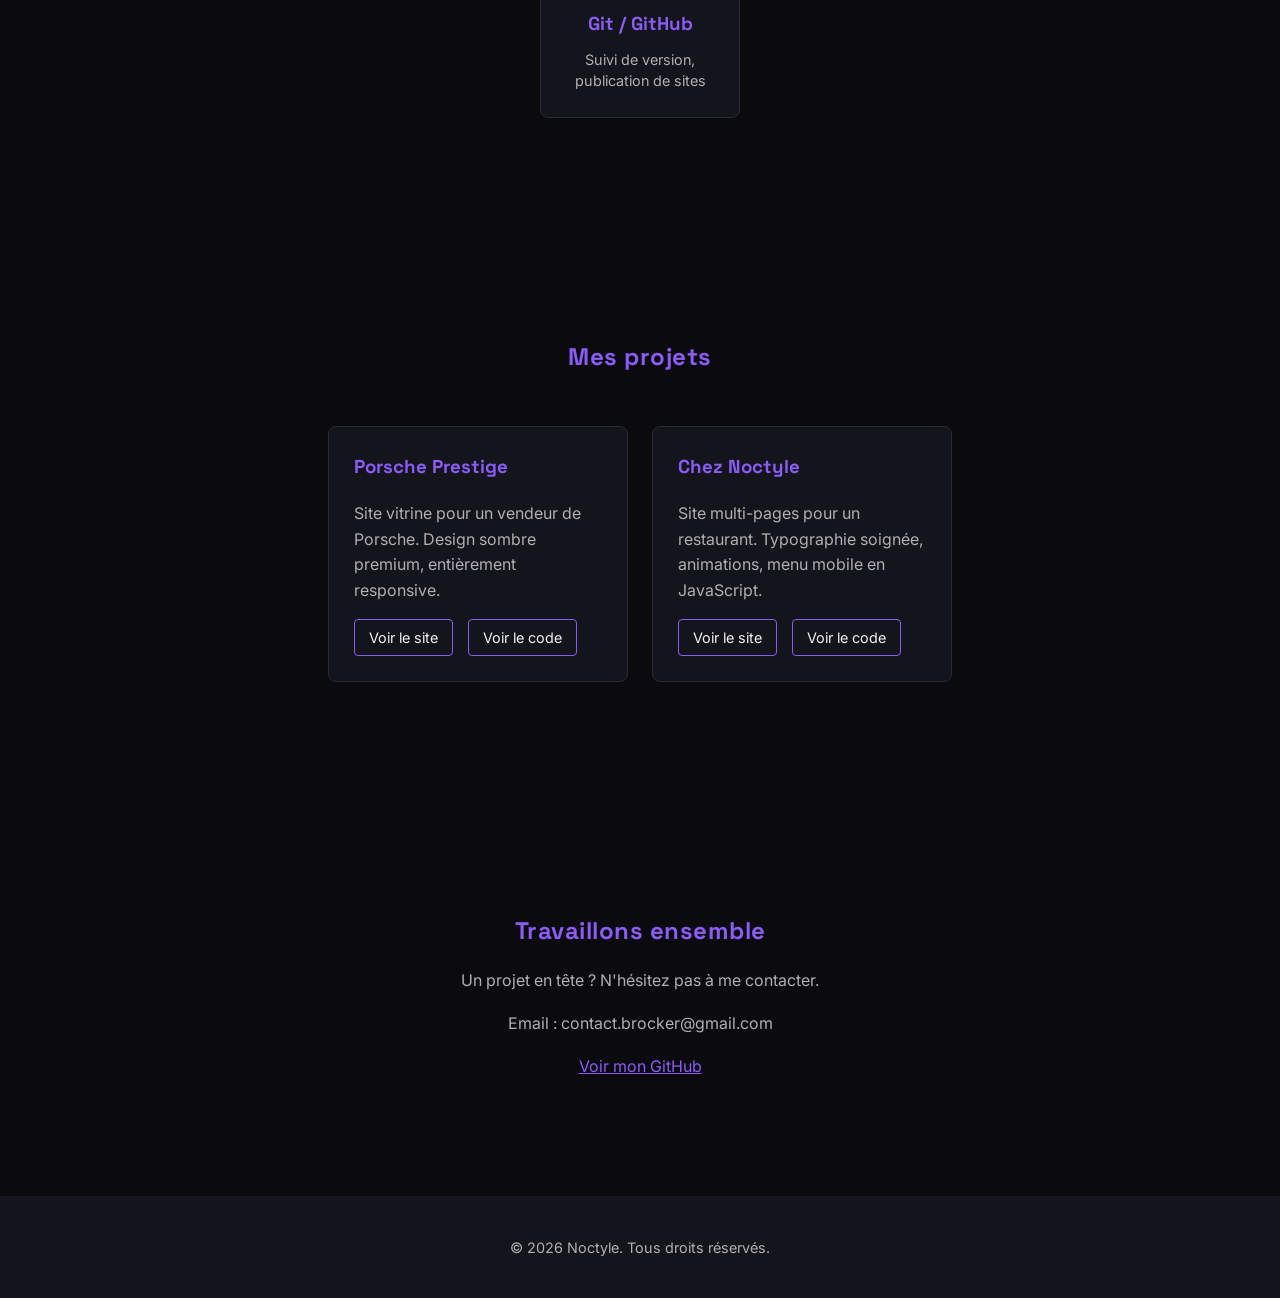
==== commit f0697a96: "Bouton call-to-action et logo cliquable" ====
--- a/index.html
+++ b/index.html
@@ -4,6 +4,7 @@
   <meta charset="UTF-8">
   <meta name="viewport" content="width=device-width, initial-scale=1.0">
   <title>Noctyle | Développeur Web</title>
+  <link rel="icon" href="data:image/svg+xml,<svg xmlns=%22http://www.w3.org/2000/svg%22 viewBox=%220 0 100 100%22><rect width=%22100%22 height=%22100%22 rx=%2220%22 fill=%22%238b5cf6%22/><text x=%2250%22 y=%2268%22 font-size=%2260%22 font-family=%22Arial%22 font-weight=%22bold%22 fill=%22white%22 text-anchor=%22middle%22>N</text></svg>">
   <link rel="preconnect" href="https://fonts.googleapis.com">
   <link href="https://fonts.googleapis.com/css2?family=Space+Grotesk:wght@500;700&family=Inter:wght@300;400&display=swap" rel="stylesheet">
   <link rel="stylesheet" href="style.css">
@@ -15,7 +16,7 @@
 
   <!-- Barre de navigation -->
   <nav>
-    <div class="logo">Noctyle</div>
+    <a href="#" class="logo">Noctyle</a>
     <button class="menu-burger" id="menu-burger">☰</button>
     <ul class="liens-nav" id="liens-nav">
       <li><a href="#a-propos">À propos</a></li>
@@ -29,6 +30,7 @@
   <section class="hero">
     <h1>Noctyle</h1>
     <p>Développeur web indépendant — sites vitrines, portfolios et solutions sur mesure</p>
+    <a href="#projets" class="bouton-cta">Voir mes projets</a>
   </section>
 
   <!-- Section À propos -->
--- a/style.css
+++ b/style.css
@@ -1,3 +1,14 @@
+/* Variables de couleurs */
+:root {
+  --couleur-fond: #0a0a0f;
+  --couleur-fond-carte: #14141c;
+  --couleur-accent: #8b5cf6;
+  --couleur-accent-clair: #9d5cf5;
+  --couleur-texte: #f2f2f2;
+  --couleur-texte-secondaire: #b0b0b0;
+  --couleur-bordure: #2a2a35;
+}
+
 /* Style général */
 html {
   scroll-behavior: smooth;
@@ -10,8 +21,10 @@
 body {
   margin: 0;
   font-family: 'Inter', sans-serif;
-  background-color: #0a0a0f;
-  color: #f2f2f2;
+  background-color: var(--couleur-fond);
+  background-image: radial-gradient(circle at 50% 0%, rgba(139, 92, 246, 0.2), transparent 50%);
+  background-attachment: fixed;
+  color: var(--couleur-texte);
   line-height: 1.6;
 }
 
@@ -26,7 +39,7 @@
   left: 0;
   height: 4px;
   width: 0%;
-  background-color: #8b5cf6;
+  background-color: var(--couleur-accent);
   z-index: 200;
   transition: width 0.1s ease;
 }
@@ -37,7 +50,7 @@
   justify-content: space-between;
   align-items: center;
   padding: 20px 40px;
-  background-color: #14141c;
+  background-color: var(--couleur-fond-carte);
   position: sticky;
   top: 0;
   z-index: 100;
@@ -46,15 +59,17 @@
 .logo {
   font-weight: bold;
   font-size: 1.3rem;
-  color: #8b5cf6;
-  letter-spacing: 0.5px;
+  color: var(--couleur-accent);
+  letter-spacing: 0.5px;
+  text-decoration: none;
+  cursor: pointer;
 }
 
 .menu-burger {
   display: none;
   background: none;
   border: none;
-  color: #f2f2f2;
+  color: var(--couleur-texte);
   font-size: 1.5rem;
   cursor: pointer;
 }
@@ -68,13 +83,13 @@
 }
 
 .liens-nav a {
-  color: #f2f2f2;
+  color: var(--couleur-texte);
   text-decoration: none;
   transition: color 0.3s cubic-bezier(0.4, 0, 0.2, 1);
 }
 
 .liens-nav a:hover {
-  color: #8b5cf6;
+  color: var(--couleur-accent);
 }
 
 /* Section Hero */
@@ -85,10 +100,6 @@
   justify-content: center;
   align-items: center;
   text-align: center;
-  position: relative;
-  overflow: hidden;
-  background: radial-gradient(circle at 50% 30%, rgba(139, 92, 246, 0.25), transparent 60%);
-  background-attachment: fixed;
   padding: 0 20px;
 }
 
@@ -97,7 +108,7 @@
   height: 120px;
   border-radius: 50%;
   margin-bottom: 20px;
-  border: 3px solid #8b5cf6;
+  border: 3px solid var(--couleur-accent);
 }
 
 .hero h1 {
@@ -108,10 +119,28 @@
 
 .hero p {
   font-size: 1.1rem;
-  color: #b0b0b0;
+  color: var(--couleur-texte-secondaire);
   margin-top: 15px;
   max-width: 500px;
   line-height: 1.7;
+}
+
+.bouton-cta {
+  margin-top: 30px;
+  padding: 14px 36px;
+  background-color: var(--couleur-accent);
+  color: white;
+  text-decoration: none;
+  border-radius: 6px;
+  font-weight: bold;
+  letter-spacing: 0.3px;
+  transition: transform 0.2s cubic-bezier(0.4, 0, 0.2, 1), box-shadow 0.3s ease, background-color 0.3s ease;
+}
+
+.bouton-cta:hover {
+  transform: scale(1.05);
+  background-color: var(--couleur-accent-clair);
+  box-shadow: 0 0 20px rgba(139, 92, 246, 0.5);
 }
 
 /* Section À propos */
@@ -123,14 +152,14 @@
 }
 
 .a-propos h2 {
-  color: #8b5cf6;
+  color: var(--couleur-accent);
   letter-spacing: 0.5px;
   margin-bottom: 20px;
 }
 
 .a-propos p {
   line-height: 1.8;
-  color: #cccccc;
+  color: var(--couleur-texte-secondaire);
 }
 
 /* Section Compétences */
@@ -142,7 +171,7 @@
 }
 
 .competences h2 {
-  color: #8b5cf6;
+  color: var(--couleur-accent);
   letter-spacing: 0.5px;
   margin-bottom: 40px;
 }
@@ -155,8 +184,8 @@
 }
 
 .carte-competence {
-  background-color: #14141c;
-  border: 1px solid #2a2a35;
+  background-color: var(--couleur-fond-carte);
+  border: 1px solid var(--couleur-bordure);
   border-radius: 8px;
   padding: 25px 30px;
   width: 200px;
@@ -165,17 +194,17 @@
 
 .carte-competence:hover {
   transform: translateY(-5px);
-  border-color: #8b5cf6;
+  border-color: var(--couleur-accent);
 }
 
 .carte-competence h3 {
-  color: #8b5cf6;
+  color: var(--couleur-accent);
   margin: 0 0 10px 0;
 }
 
 .carte-competence p {
   font-size: 0.9rem;
-  color: #b0b0b0;
+  color: var(--couleur-texte-secondaire);
   margin: 0;
   line-height: 1.5;
 }
@@ -189,6 +218,7 @@
 }
 
 .projets h2 {
+  color: var(--couleur-accent);
   letter-spacing: 0.5px;
   margin-bottom: 40px;
 }
@@ -197,9 +227,9 @@
   display: inline-block;
   width: 300px;
   padding: 25px;
-  background-color: #14141c;
+  background-color: var(--couleur-fond-carte);
   border-radius: 8px;
-  border: 1px solid #2a2a35;
+  border: 1px solid var(--couleur-bordure);
   vertical-align: top;
   text-align: left;
   transition: transform 0.2s cubic-bezier(0.4, 0, 0.2, 1), border-color 0.3s cubic-bezier(0.4, 0, 0.2, 1);
@@ -208,17 +238,17 @@
 
 .carte-projet:hover {
   transform: translateY(-5px);
-  border-color: #8b5cf6;
+  border-color: var(--couleur-accent);
 }
 
 .carte-projet h3 {
-  color: #8b5cf6;
+  color: var(--couleur-accent);
   margin-top: 0;
 }
 
 .carte-projet p {
   line-height: 1.6;
-  color: #cccccc;
+  color: var(--couleur-texte-secondaire);
 }
 
 .liens-projet {
@@ -228,9 +258,9 @@
 }
 
 .liens-projet a {
-  color: #f2f2f2;
+  color: var(--couleur-texte);
   text-decoration: none;
-  border: 1px solid #8b5cf6;
+  border: 1px solid var(--couleur-accent);
   padding: 6px 14px;
   border-radius: 4px;
   font-size: 0.9rem;
@@ -238,7 +268,7 @@
 }
 
 .liens-projet a:hover {
-  background-color: #8b5cf6;
+  background-color: var(--couleur-accent);
 }
 
 /* Section Contact */
@@ -250,25 +280,26 @@
 }
 
 .contact h2 {
+  color: var(--couleur-accent);
   letter-spacing: 0.5px;
   margin-bottom: 15px;
 }
 
 .contact p {
-  color: #cccccc;
+  color: var(--couleur-texte-secondaire);
   line-height: 1.7;
 }
 
 .contact a {
-  color: #8b5cf6;
+  color: var(--couleur-accent);
 }
 
 /* Footer */
 footer {
   text-align: center;
   padding: 25px;
-  background-color: #14141c;
-  color: #888888;
+  background-color: var(--couleur-fond-carte);
+  color: var(--couleur-texte-secondaire);
   font-size: 0.9rem;
 }
 
@@ -284,7 +315,7 @@
     position: absolute;
     top: 70px;
     right: 20px;
-    background-color: #14141c;
+    background-color: var(--couleur-fond-carte);
     width: 200px;
     padding: 20px;
     border-radius: 8px;
@@ -339,14 +370,14 @@
   width: 45px;
   height: 45px;
   border-radius: 50%;
-  background-color: #8b5cf6;
+  background-color: var(--couleur-accent);
   color: white;
   border: none;
   font-size: 1.3rem;
   cursor: pointer;
   opacity: 0;
   pointer-events: none;
-  transition: opacity 0.3s ease, transform 0.2s cubic-bezier(0.4, 0, 0.2, 1), background-color 0.3s cubic-bezier(0.4, 0, 0.2, 1), box-shadow 0.3s ease;
+  transition: opacity 0.3s ease, transform 0.2s cubic-bezier(0.4, 0, 0.2, 1), background-color 0.3s ease, box-shadow 0.3s ease;
   z-index: 100;
 }
 
@@ -357,6 +388,6 @@
 
 .retour-haut:hover {
   transform: scale(1.1) rotate(-10deg);
-  background-color: #9d5cf5;
+  background-color: var(--couleur-accent-clair);
   box-shadow: 0 0 15px rgba(139, 92, 246, 0.6);
 }
